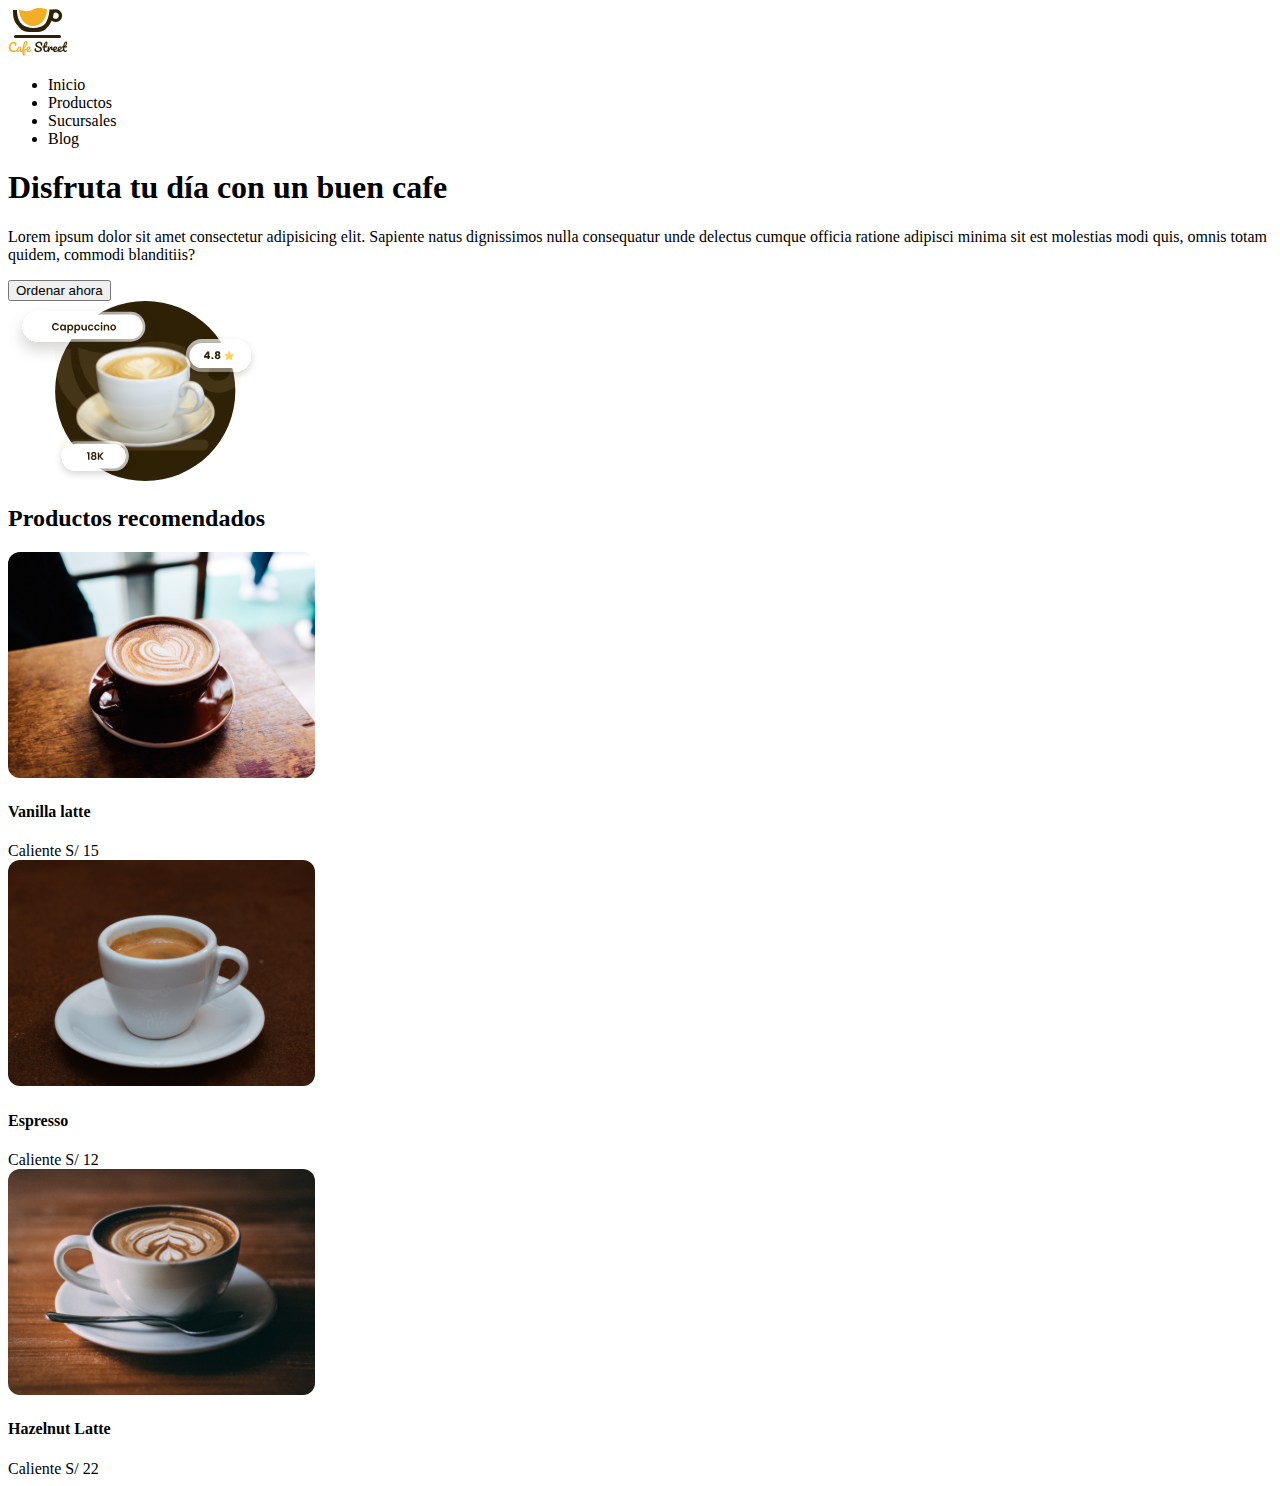
==== index.html @ adab6a04 "Se creo la estructura HTML del proyecto" ====
<!DOCTYPE html>
<html lang="en">
  <head>
    <meta charset="UTF-8" />
    <meta name="viewport" content="width=device-width, initial-scale=1.0" />
    <title>Enter Tech Cafe</title>
  </head>
  <body>
    <!-- Menu de navegacion -->
    <header>
      <nav>
        <img src="./images/logo.svg" alt="" />
        <ul>
          <li>Inicio</li>
          <li>Productos</li>
          <li>Sucursales</li>
          <li>Blog</li>
        </ul>
      </nav>
    </header>
    <main>
      <!-- hero de la web -->
      <section>
        <div>
          <h1>Disfruta tu día con un buen cafe</h1>
          <p>
            Lorem ipsum dolor sit amet consectetur adipisicing elit. Sapiente
            natus dignissimos nulla consequatur unde delectus cumque officia
            ratione adipisci minima sit est molestias modi quis, omnis totam
            quidem, commodi blanditiis?
          </p>
          <button>Ordenar ahora</button>
        </div>
        <div>
          <img src="./images/img-hero.svg" width="250" alt="" />
        </div>
      </section>
      <!-- Productos recomendados -->
      <section>
        <h2>Productos recomendados</h2>
        <!-- Lista de productos -->
        <!-- contenedor de mi lista -->
        <div>
          <!-- item1 de mi lista -->
          <div>
            <img src="./images/vanilla-late.svg" alt="" />
            <h4>Vanilla latte</h4>
            <span>Caliente</span>
            <span>S/ 15</span>
          </div>
          <!-- item2 de mi lista -->
          <div>
            <img src="./images/espresso.svg" alt="" />
            <h4>Espresso</h4>
            <span>Caliente</span>
            <span>S/ 12</span>
          </div>
          <!-- item3 de mi lista -->
          <div>
            <img src="./images/hazelnut-latte.svg" alt="" />
            <h4>Hazelnut Latte</h4>
            <span>Caliente</span>
            <span>S/ 22</span>
          </div>
        </div>
      </section>
    </main>
  </body>
</html>
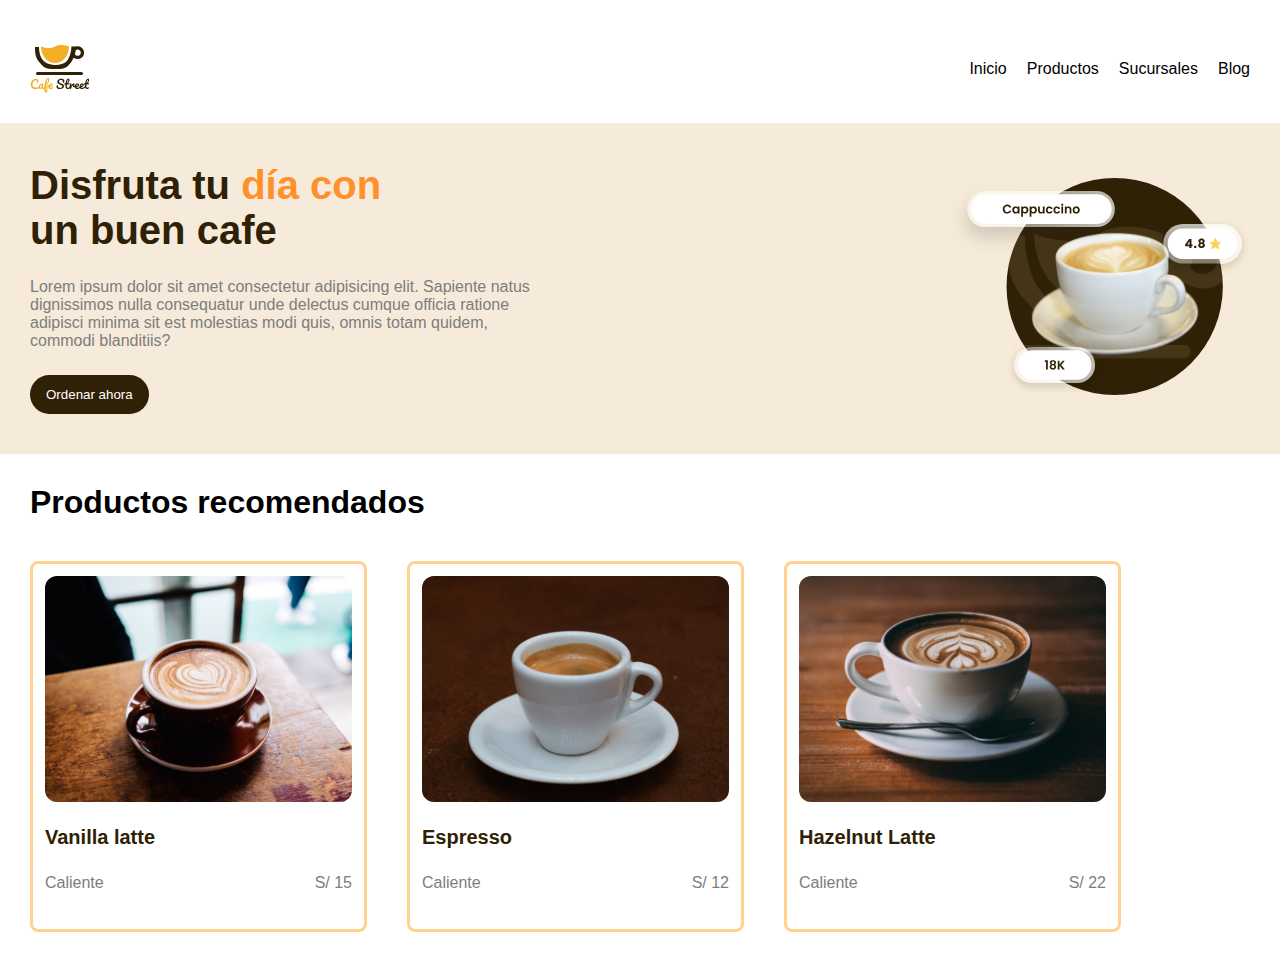
==== commit 9dd5a006: "Aplicando CSS a nuestro wireframe" ====
--- a/index.html
+++ b/index.html
@@ -4,6 +4,106 @@
     <meta charset="UTF-8" />
     <meta name="viewport" content="width=device-width, initial-scale=1.0" />
     <title>Enter Tech Cafe</title>
+    <style>
+      /* reset para remover los espacios por defecto */
+      * {
+        margin: 0;
+        padding: 0;
+        box-sizing: border-box;
+      }
+
+      body {
+        font-family: Verdana, sans-serif;
+      }
+
+      header {
+        padding: 30px;
+      }
+
+      nav {
+        /* border: solid; */
+        display: flex;
+        /* alineación horizontal */
+        justify-content: space-between;
+        /* alineació vertical */
+        align-items: center;
+        margin-top: 15px;
+      }
+
+      ul {
+        display: flex;
+        list-style: none;
+        gap: 20px;
+      }
+
+      .hero {
+        display: flex;
+        padding: 40px 30px;
+        flex-wrap: wrap;
+        gap: 20px;
+        background-color: #f6ebda;
+        justify-content: space-between;
+        align-items: center;
+      }
+
+      h1 {
+        font-size: 40px;
+        max-width: 400px;
+        color: #2f2105;
+      }
+
+      p {
+        max-width: 500px;
+        margin-top: 25px;
+        margin-bottom: 25px;
+        color: #7e7d7a;
+      }
+
+      button {
+        background-color: #2f2105;
+        color: #fff;
+        border: none;
+        padding: 12px 16px;
+        font-family: Verdana, sans-serif;
+        border-radius: 20px;
+      }
+
+      .text-orange {
+        color: #ff902b;
+      }
+
+      .products-container {
+        margin: 30px;
+      }
+
+      h2 {
+        margin-bottom: 40px;
+        font-size: 32px;
+      }
+
+      .products-list {
+        display: flex;
+        flex-wrap: wrap;
+        gap: 40px;
+      }
+
+      .products-list > div {
+        border: solid #ffd28f;
+        border-radius: 8px;
+        padding: 12px;
+      }
+
+      .products-list > div > h4 {
+        color: #2f2105;
+        margin-top: 20px;
+        font-size: 20px;
+      }
+
+      .products-list > div > p {
+        display: flex;
+        justify-content: space-between;
+      }
+    </style>
   </head>
   <body>
     <!-- Menu de navegacion -->
@@ -20,9 +120,11 @@
     </header>
     <main>
       <!-- hero de la web -->
-      <section>
+      <section class="hero">
         <div>
-          <h1>Disfruta tu día con un buen cafe</h1>
+          <h1>
+            Disfruta tu <span class="text-orange">día con</span> un buen cafe
+          </h1>
           <p>
             Lorem ipsum dolor sit amet consectetur adipisicing elit. Sapiente
             natus dignissimos nulla consequatur unde delectus cumque officia
@@ -32,35 +134,41 @@
           <button>Ordenar ahora</button>
         </div>
         <div>
-          <img src="./images/img-hero.svg" width="250" alt="" />
+          <img src="./images/img-hero.svg" width="300" alt="" />
         </div>
       </section>
       <!-- Productos recomendados -->
-      <section>
+      <section class="products-container">
         <h2>Productos recomendados</h2>
         <!-- Lista de productos -->
         <!-- contenedor de mi lista -->
-        <div>
+        <div class="products-list">
           <!-- item1 de mi lista -->
           <div>
             <img src="./images/vanilla-late.svg" alt="" />
             <h4>Vanilla latte</h4>
-            <span>Caliente</span>
-            <span>S/ 15</span>
+            <p>
+              <span>Caliente</span>
+              <span>S/ 15</span>
+            </p>
           </div>
           <!-- item2 de mi lista -->
           <div>
             <img src="./images/espresso.svg" alt="" />
             <h4>Espresso</h4>
-            <span>Caliente</span>
-            <span>S/ 12</span>
+            <p>
+              <span>Caliente</span>
+              <span>S/ 12</span>
+            </p>
           </div>
           <!-- item3 de mi lista -->
           <div>
             <img src="./images/hazelnut-latte.svg" alt="" />
             <h4>Hazelnut Latte</h4>
-            <span>Caliente</span>
-            <span>S/ 22</span>
+            <p>
+              <span>Caliente</span>
+              <span>S/ 22</span>
+            </p>
           </div>
         </div>
       </section>
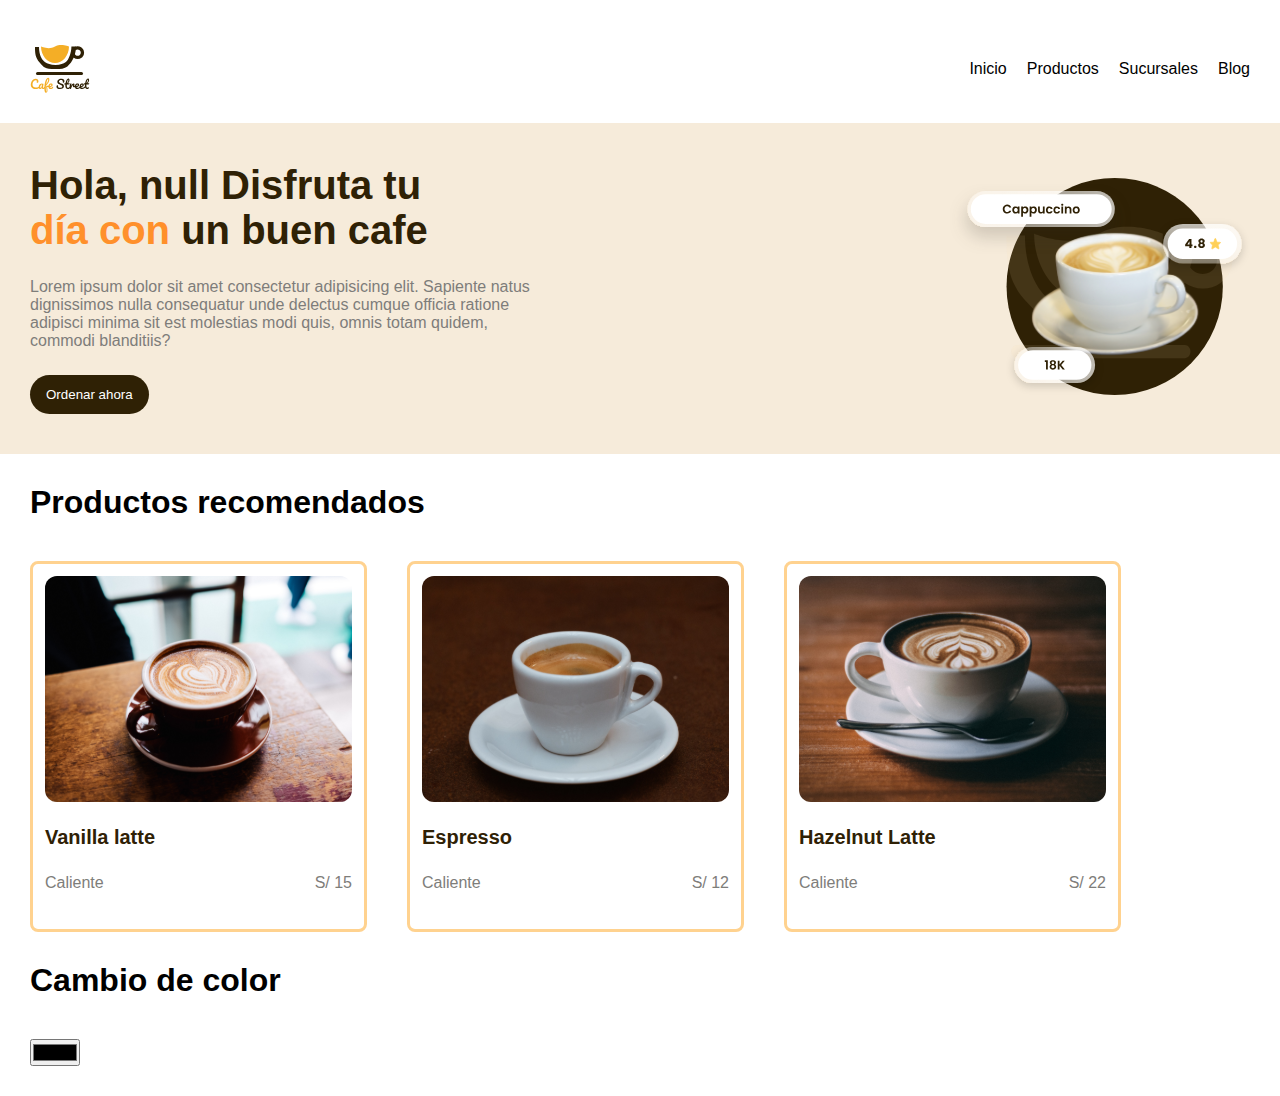
==== commit 1b6879ba: "intro a JS" ====
--- a/index.html
+++ b/index.html
@@ -121,8 +121,17 @@
     <main>
       <!-- hero de la web -->
       <section class="hero">
+        <script>
+          const nombreDeUsuario = prompt(
+            "Hola, escribe tu nombre para iniciar!"
+          );
+        </script>
         <div>
           <h1>
+            Hola,
+            <script>
+              document.write(nombreDeUsuario);
+            </script>
             Disfruta tu <span class="text-orange">día con</span> un buen cafe
           </h1>
           <p>
@@ -172,6 +181,59 @@
           </div>
         </div>
       </section>
+      <section class="products-container">
+        <h2>Cambio de color</h2>
+        <input type="color" id="input-color" />
+      </section>
     </main>
+    <!-- ANTES DE CERRAR EL BODY -->
+    <script>
+      // alert("Primer mensaje usando JS");
+      // SI queremos que el usuario escriba algo podemos usar la function prompt
+      // const nombreDeUsuario = prompt("Hola, escribe tu nombre para iniciar!");
+    </script>
+    <!-- EJEMPLO: Cambiando el color de fondo de la web -->
+    <script>
+      // const colorDeFondo = prompt("Ingresa un color de fondo");
+      // console.log(colorDeFondo);
+      // // Para poder modificar el color de fondo uso CSS desde JS
+      // document.body.style.backgroundColor = colorDeFondo;
+    </script>
+    <script>
+      // Paso1: Buscar al elemento con el id input-color
+      const inputColor = document.getElementById("input-color");
+      console.log(inputColor);
+      // Paso2: Escuchar el evento que captura el cambio de color
+      inputColor.addEventListener("input", function () {
+        // quiero imprimir el valor del input
+        console.log(inputColor.value);
+        document.body.style.backgroundColor = inputColor.value;
+      });
+    </script>
+
+    <script>
+      // Ejemplo clasico: Escribir la edad del usuario y si el usario es mayor de
+      // edad, dejarlo pero si no debemos elminiar todo el contenido de la pagina
+      const edad = prompt("Ingresa la edad");
+      // Los prompt solo retornar string
+      console.log(edad, typeof edad);
+      // conviertir el string a un numero
+      const edadNumber = parseInt(edad); // NaN (Not a Number) "10" => 10
+
+      // crear una condificional para validar que la conversión a number fue existosa
+      // if = si (condicional)
+      if (isNaN(edadNumber) === false) {
+        // ENTONCES LA CONVERSION FUE EXISTOSA
+        // DEBEMOS EVALUAR SI LA EDAD >= 18 ENTONCES LO DEJO PASA SI NO PONGO TODO EN BLANCO
+        if (edadNumber >= 18) {
+          console.log("Es mayor de edad");
+        } else {
+          document.body.style.display = "none";
+        }
+      } else {
+        // HAGO ALGO PARA MANEJAR EL ERROR
+        alert("El valor ingresado no es un número válido");
+      }
+    </script>
   </body>
 </html>
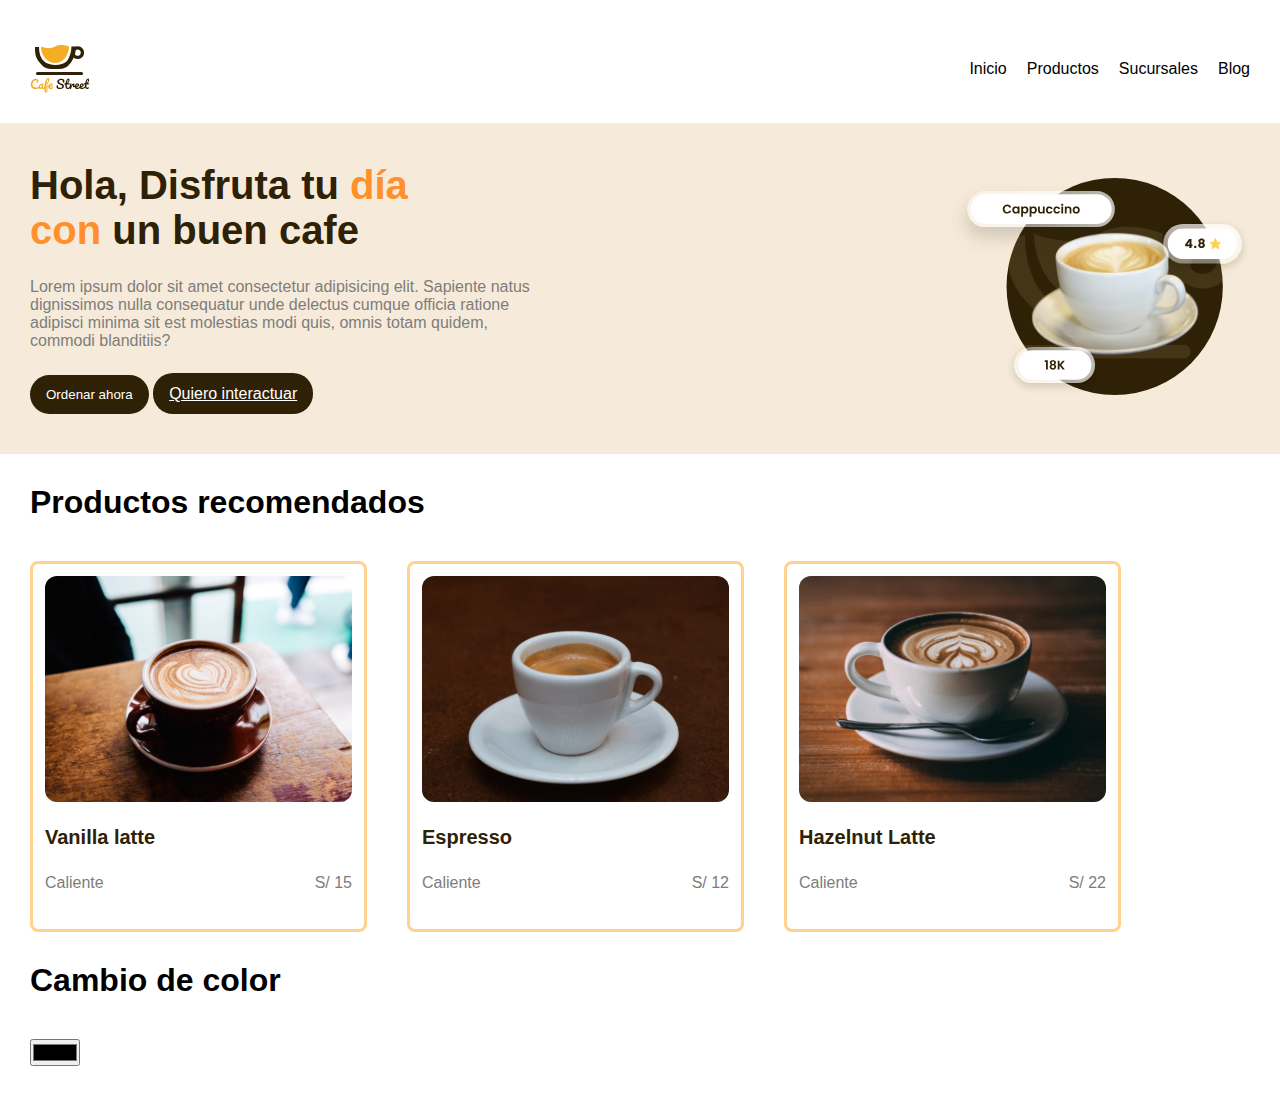
==== commit c9922b66: "interactivo js" ====
--- a/index.html
+++ b/index.html
@@ -59,7 +59,7 @@
         color: #7e7d7a;
       }
 
-      button {
+      .btn-style {
         background-color: #2f2105;
         color: #fff;
         border: none;
@@ -121,17 +121,17 @@
     <main>
       <!-- hero de la web -->
       <section class="hero">
-        <script>
+        <!-- <script>
           const nombreDeUsuario = prompt(
             "Hola, escribe tu nombre para iniciar!"
           );
-        </script>
+        </script> -->
         <div>
           <h1>
             Hola,
-            <script>
+            <!-- <script>
               document.write(nombreDeUsuario);
-            </script>
+            </script> -->
             Disfruta tu <span class="text-orange">día con</span> un buen cafe
           </h1>
           <p>
@@ -140,7 +140,8 @@
             ratione adipisci minima sit est molestias modi quis, omnis totam
             quidem, commodi blanditiis?
           </p>
-          <button>Ordenar ahora</button>
+          <button class="btn-style">Ordenar ahora</button>
+          <a class="btn-style" href="./interactivo.html">Quiero interactuar</a>
         </div>
         <div>
           <img src="./images/img-hero.svg" width="300" alt="" />
@@ -187,53 +188,6 @@
       </section>
     </main>
     <!-- ANTES DE CERRAR EL BODY -->
-    <script>
-      // alert("Primer mensaje usando JS");
-      // SI queremos que el usuario escriba algo podemos usar la function prompt
-      // const nombreDeUsuario = prompt("Hola, escribe tu nombre para iniciar!");
-    </script>
-    <!-- EJEMPLO: Cambiando el color de fondo de la web -->
-    <script>
-      // const colorDeFondo = prompt("Ingresa un color de fondo");
-      // console.log(colorDeFondo);
-      // // Para poder modificar el color de fondo uso CSS desde JS
-      // document.body.style.backgroundColor = colorDeFondo;
-    </script>
-    <script>
-      // Paso1: Buscar al elemento con el id input-color
-      const inputColor = document.getElementById("input-color");
-      console.log(inputColor);
-      // Paso2: Escuchar el evento que captura el cambio de color
-      inputColor.addEventListener("input", function () {
-        // quiero imprimir el valor del input
-        console.log(inputColor.value);
-        document.body.style.backgroundColor = inputColor.value;
-      });
-    </script>
-
-    <script>
-      // Ejemplo clasico: Escribir la edad del usuario y si el usario es mayor de
-      // edad, dejarlo pero si no debemos elminiar todo el contenido de la pagina
-      const edad = prompt("Ingresa la edad");
-      // Los prompt solo retornar string
-      console.log(edad, typeof edad);
-      // conviertir el string a un numero
-      const edadNumber = parseInt(edad); // NaN (Not a Number) "10" => 10
-
-      // crear una condificional para validar que la conversión a number fue existosa
-      // if = si (condicional)
-      if (isNaN(edadNumber) === false) {
-        // ENTONCES LA CONVERSION FUE EXISTOSA
-        // DEBEMOS EVALUAR SI LA EDAD >= 18 ENTONCES LO DEJO PASA SI NO PONGO TODO EN BLANCO
-        if (edadNumber >= 18) {
-          console.log("Es mayor de edad");
-        } else {
-          document.body.style.display = "none";
-        }
-      } else {
-        // HAGO ALGO PARA MANEJAR EL ERROR
-        alert("El valor ingresado no es un número válido");
-      }
-    </script>
+    <!-- <script src="./app.js"></script> -->
   </body>
 </html>
